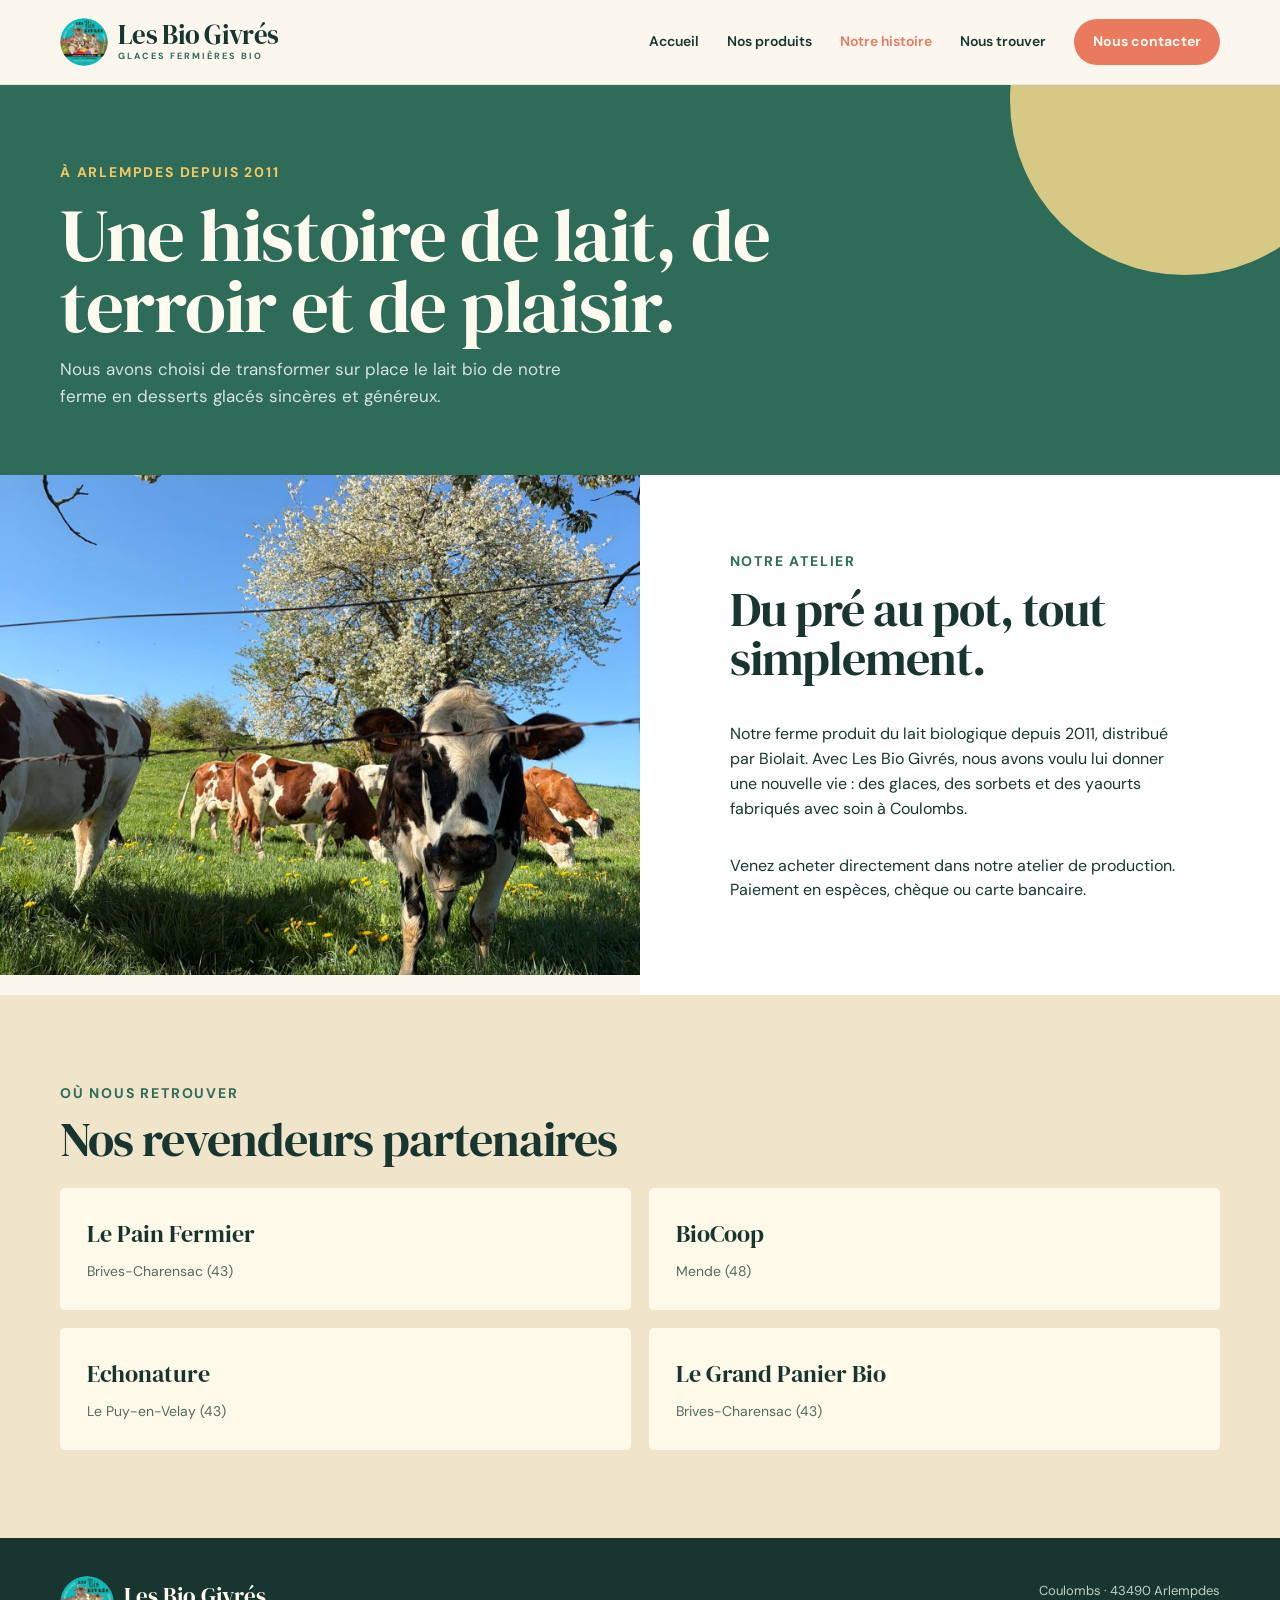
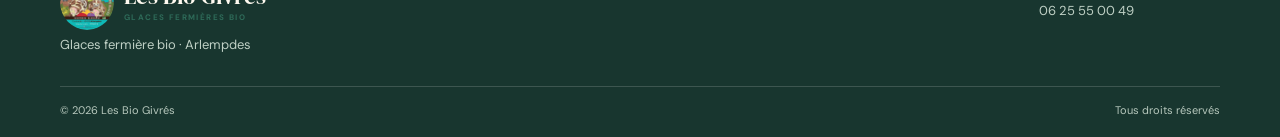
==== apropos.html @ 5cebc15f "bio" ====
<!doctype html>
<html lang="fr">
	<head>
		<meta charset="utf-8">
		<meta name="viewport" content="width=device-width, initial-scale=1">
		<title>
			Notre histoire — Les Bio Givrés
		</title>
		<link rel="stylesheet" href="common.css">
		<link rel="stylesheet" href="apropos.css">
	</head>
	<body>
		<header>
			<nav class="container">
				<a class="brand" href="index.html">
					<img src="assets/logo.png" alt="Logo Les Bio Givrés">
					<span>Les Bio Givrés<small>GLACES FERMIÈRES BIO</small></span>
				</a>
				<div class="nav-links">
					<a href="index.html">
						Accueil
					</a>
					<a href="produits.html">
						Nos produits
					</a>
					<a class="active" href="apropos.html">
						Notre histoire
					</a>
					<a href="contact.html">
						Nous trouver
					</a>
					<a class="nav-cta" href="contact.html#contact-form">
						Nous contacter
					</a>
				</div>
				<button class="menu" aria-label="Ouvrir le menu">☰</button>
			</nav>
		</header>
		<main>
			<section class="page-hero">
				<div class="container">
					<div class="eyebrow">
						À Arlempdes depuis 2011
					</div>
					<h1>
						Une histoire de lait, de terroir et de plaisir.
					</h1>
					<p>
						Nous avons choisi de transformer sur place le lait bio de notre ferme en desserts glacés sincères et généreux.
					</p>
				</div>
			</section>
			<section class="story">
				<img src="assets/vache.jpg" alt="Vache de la ferme Les Bio Givrés">
				<div class="story-copy">
					<div class="eyebrow eyebrow--green">
						Notre atelier
					</div>
					<h2>
						Du pré au pot, tout simplement.
					</h2>
					<p>
						Notre ferme produit du lait biologique depuis 2011, distribué par Biolait. Avec Les Bio Givrés, nous avons voulu lui donner une nouvelle vie : des glaces, des sorbets et des yaourts fabriqués avec soin à Coulombs.
					</p>
					<p>
						Venez acheter directement dans notre atelier de production. Paiement en espèces, chèque ou carte bancaire.
					</p>
				</div>
			</section>
			<section class="section retail">
				<div class="container">
					<div class="eyebrow eyebrow--green">
						Où nous retrouver
					</div>
					<h2>
						Nos revendeurs partenaires
					</h2>
					<div class="retail-grid">
						<article class="retail-card">
							<h3>
								Le Pain Fermier
							</h3>
							<p>
								Brives-Charensac (43)
							</p>
						</article>
						<article class="retail-card">
							<h3>
								BioCoop
							</h3>
							<p>
								Mende (48)
							</p>
						</article>
						<article class="retail-card">
							<h3>
								Echonature
							</h3>
							<p>
								Le Puy-en-Velay (43)
							</p>
						</article>
						<article class="retail-card">
							<h3>
								Le Grand Panier Bio
							</h3>
							<p>
								Brives-Charensac (43)
							</p>
						</article>
					</div>
				</div>
			</section>
		</main>
		<footer class="footer">
			<div class="container">
				<div class="footer-main">
					<div>
						<a class="logo" href="index.html">
							<img src="assets/logo.png" alt="Logo Les Bio Givrés">
							<span>Les Bio Givrés<small>GLACES FERMIÈRES BIO</small></span>
						</a>
						<p>
							Glaces fermière bio · Arlempdes
						</p>
					</div>
					<p>
						Coulombs · 43490 Arlempdes<br>06 25 55 00 49
					</p>
				</div>
				<div class="legal">
					<span>© 2026 Les Bio Givrés</span><span>Tous droits réservés</span>
				</div>
			</div>
		</footer>
		<script src="navigation.js"></script>
	</body>
</html>
---- common.css ----
@import url('https://fonts.googleapis.com/css2?family=DM+Sans:wght@400;500;600;700&family=DM+Serif+Display:ital@0;1&display=swap');
:root {
	--ink: #18362f;
	--green: #2e6b59;
	--cream: #fbf7ef;
	--coral: #e97a5e;
	--butter: #f4c963;
	--pale: #edf2ea;
}
* {
	box-sizing: border-box;
}
html {
	scroll-behavior: smooth;
}
body {
	margin: 0;
	background: var(--cream);
	color: var(--ink);
	font-family: 'DM Sans', sans-serif;
	line-height: 1.55;
}
a {
	color: inherit;
	text-decoration: none;
}
.container {
	width: min(1160px, calc(100% - 44px));
	margin: auto;
}
.topbar {
	padding: 9px;
	background: var(--ink);
	color: #fffaf0;
	font-size: 12px;
	letter-spacing: 0.25px;
	text-align: center;
}
.topbar b {
	color: var(--butter);
}
.topline {
	background: var(--ink);
	color: #f7f2e8;
	font-size: 13px;
}
.topline .container {
	display: flex;
	min-height: 37px;
	align-items: center;
	justify-content: center;
	gap: 18px;
}
.topline span {
	display: inline-flex;
	align-items: center;
	gap: 7px;
}
.topline i {
	display: inline-block;
	width: 6px;
	height: 6px;
	border-radius: 50%;
	background: var(--butter);
}
header {
	position: sticky;
	top: 0;
	z-index: 10;
	background: rgba(251, 247, 239, 0.92);
	backdrop-filter: blur(14px);
	border-bottom: 1px solid rgba(24, 54, 47, 0.08);
}
nav {
	display: flex;
	height: 84px;
	align-items: center;
	justify-content: space-between;
	gap: 0;
}
.brand {
	display: flex;
	align-items: center;
	gap: 10px;
	font-family: 'DM Serif Display', serif;
	font-size: 27px;
	line-height: 0.8;
	letter-spacing: -0.7px;
}
.brand img {
	width: 48px;
	height: 48px;
	border-radius: 50%;
	background: #fff;
	object-fit: contain;
}
.brand small {
	display: block;
	margin-top: 8px;
	color: var(--green);
	font-family: 'DM Sans', sans-serif;
	font-size: 9px;
	font-weight: 700;
	letter-spacing: 2px;
}
.nav-links {
	display: flex;
	align-items: center;
	gap: 28px;
	font-size: 14px;
	font-weight: 600;
}
.nav-links a:hover,
.nav-links .active {
	color: var(--coral);
}
.nav-cta {
	display: inline-block;
	padding: 12px 19px;
	border: 0;
	border-radius: 100px;
	background: var(--coral);
	color: #fffaf1;
	font-size: 14px;
	font-weight: 700;
	transition: transform 0.2s, background 0.2s;
}
.nav-cta:hover {
	background: #d8664d;
	transform: translateY(-2px);
}
.menu {
	display: none;
	border: 0;
	background: none;
	color: var(--ink);
	font-size: 25px;
}
.logo {
	display: flex;
	align-items: center;
	gap: 10px;
	font-family: 'DM Serif Display', serif;
	font-size: 25px;
	line-height: 1;
}
.logo img {
	width: 54px;
	height: 54px;
	border-radius: 50%;
	object-fit: contain;
}
.logo small {
	display: block;
	margin-top: 5px;
	color: var(--green);
	font-family: 'DM Sans', sans-serif;
	font-size: 8px;
	font-weight: 700;
	letter-spacing: 1.4px;
}
.links {
	display: flex;
	align-items: center;
	gap: 25px;
	font-size: 13px;
	font-weight: 700;
}
.links a:not(.button):hover,
.active {
	color: var(--coral);
}
.button {
	display: inline-block;
	padding: 11px 18px;
	border: 0;
	border-radius: 999px;
	background: var(--coral);
	color: #fff;
	font-size: 13px;
	font-weight: 700;
	cursor: pointer;
}
.button:hover {
	background: #d7674f;
}
.page-hero {
	position: relative;
	overflow: hidden;
	padding: 77px 0 66px;
	background: var(--green);
	color: #fffaf0;
}
.page-hero::after {
	position: absolute;
	top: -160px;
	right: -80px;
	width: 350px;
	height: 350px;
	border-radius: 50%;
	background: #f4d98e;
	content: '';
	opacity: 0.85;
}
.eyebrow {
	color: var(--butter);
	font-size: 14px;
	font-weight: 700;
	letter-spacing: 1.8px;
	text-transform: uppercase;
}
.eyebrow--green {
	color: var(--green);
}
.button--spaced {
	margin-top: 18px;
}
.page-hero h1,
h2,
h3 {
	font-family: 'DM Serif Display', serif;
	font-weight: 400;
}
.page-hero h1 {
	max-width: 720px;
	margin: 15px 0;
	font-size: clamp(46px, 7vw, 75px);
	line-height: 0.95;
	letter-spacing: -1.3px;
}
.page-hero p {
	max-width: 540px;
	margin: 0;
	color: #d6e4da;
	font-size: 17px;
}
.section {
	padding: 88px 0;
}
h2 {
	margin: 10px 0 24px;
	font-size: 48px;
	line-height: 1.02;
	letter-spacing: -1px;
}
.section p {
	color: #526b61;
}
.footer {
	padding: 38px 0 18px;
	background: var(--ink);
	color: #fffaf0;
}
.footer-main {
	display: flex;
	align-items: flex-start;
	justify-content: space-between;
	gap: 25px;
}
.footer .logo {
	font-size: 23px;
}
.footer p {
	margin: 5px 0;
	color: #bfd0c5;
	font-size: 13px;
}
.legal {
	display: flex;
	justify-content: space-between;
	margin-top: 26px;
	padding-top: 15px;
	border-top: 1px solid rgba(255, 255, 255, 0.16);
	color: #b7c8bd;
	font-size: 11px;
}
@media (max-width: 720px) {
	.container {
		width: min(100% - 34px, 680px);
	}
	.topline .container {
		gap: 10px;
		font-size: 11px;
	}
	.nav-links {
		display: none;
	}
	.menu {
		display: block;
	}
	.links {
		gap: 13px;
		font-size: 11px;
	}
	.links a:nth-child(2),
	.links a:nth-child(3) {
		display: none;
	}
	.logo {
		font-size: 20px;
	}
	.logo img {
		width: 45px;
		height: 45px;
	}
	.page-hero {
		padding: 60px 0;
	}
	.section {
		padding: 60px 0;
	}
	h2 {
		font-size: 38px;
	}
	.footer-main,
	.legal {
		display: block;
	}
	.footer-main > div + div {
		margin-top: 18px;
	}
	.legal span {
		display: block;
		margin: 4px 0;
	}
}
@media (max-width: 520px) {
	nav {
		gap: 10px;
	}
	.logo span {
		display: none;
	}
	.logo img {
		width: 48px;
		height: 48px;
	}
	.links {
		gap: 10px;
		font-size: 10px;
	}
	.links .button {
		padding: 10px 12px;
	}
	.brand span {
		display: none;
	}
}
---- apropos.css ----
.story {
	display: grid;
	grid-template-columns: 1fr 1fr;
	min-height: 500px
}
.story img {
	width: 100%;
	height: 500px;
	object-fit: cover;
	object-position: center
}
.story-copy {
	padding: 76px clamp(28px,7vw,105px);
	background: #fff;
	display: flex;
	flex-direction: column;
	justify-content: center
}
.story-copy h2 {
	margin-top: 12px
}
.retail {
	background: #f0e5cb
}
.retail-grid {
	display: grid;
	grid-template-columns: repeat(2,1fr);
	gap: 18px
}
.retail-card {
	background: #fff9ea;
	padding: 27px;
	border-radius: 5px
}
.retail-card h3 {
	font-size: 24px;
	margin: 0 0 9px
}
.retail-card p {
	margin: 0;
	font-size: 14px
}
@media(max-width:720px) {
	.story {
		grid-template-columns: 1fr
	}
	.story-copy {
		padding: 55px 9vw
	}
	.story img {
		height: 360px
	}
	.retail-grid {
		grid-template-columns: 1fr
	}
}
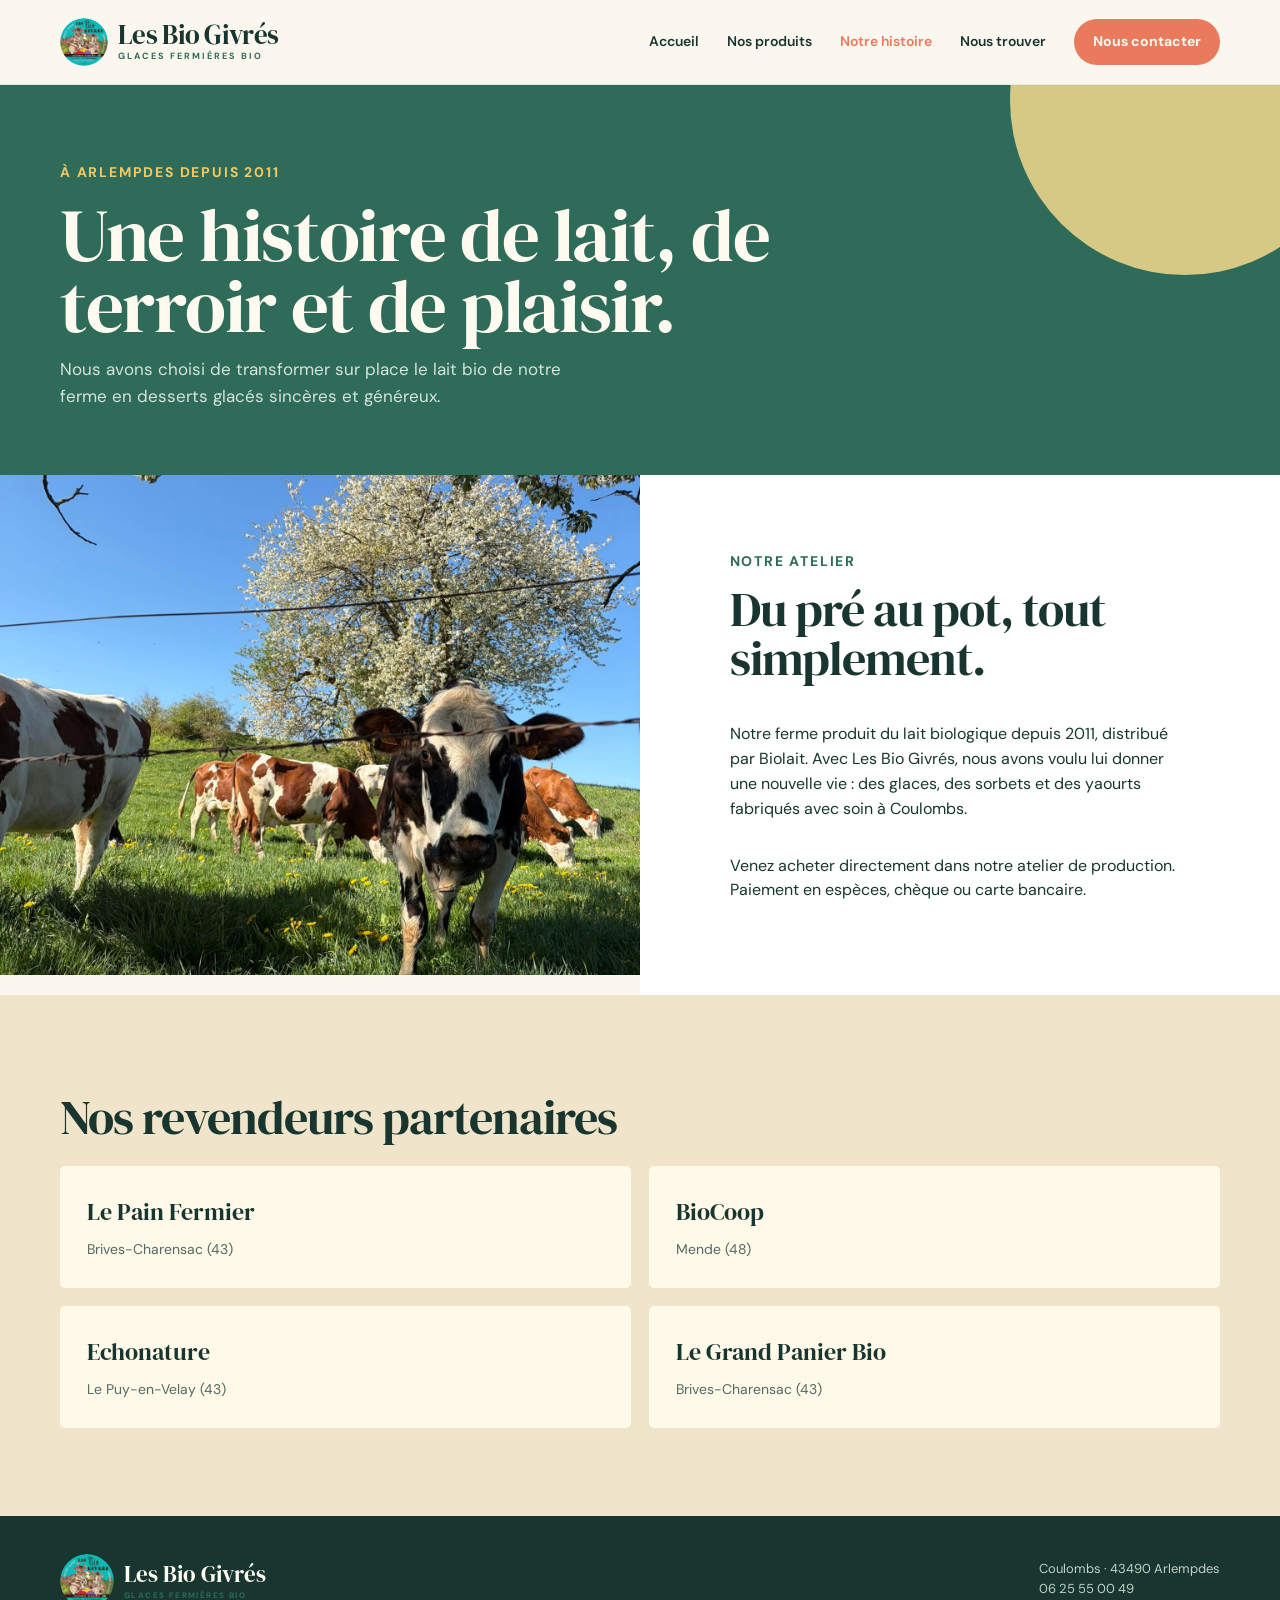
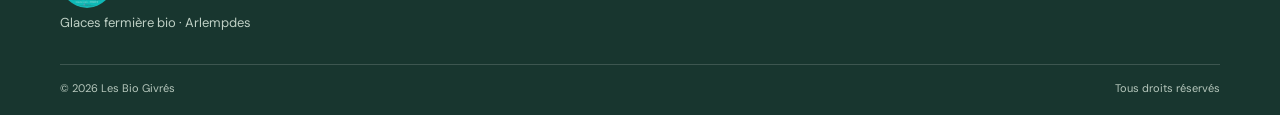
==== commit ca1bc8ce: "bio" ====
--- a/apropos.html
+++ b/apropos.html
@@ -69,9 +69,6 @@
 			</section>
 			<section class="section retail">
 				<div class="container">
-					<div class="eyebrow eyebrow--green">
-						Où nous retrouver
-					</div>
 					<h2>
 						Nos revendeurs partenaires
 					</h2>
--- a/common.css
+++ b/common.css
@@ -201,6 +201,14 @@
 	background: #f4d98e;
 	content: '';
 	opacity: 0.85;
+	/* ensure decorative circle sits behind page content */
+	z-index: 0;
+}
+
+/* Ensure page-hero content stacks above the decorative circle */
+.page-hero > .container {
+	position: relative;
+	z-index: 1;
 }
 .eyebrow {
 	color: var(--butter);
